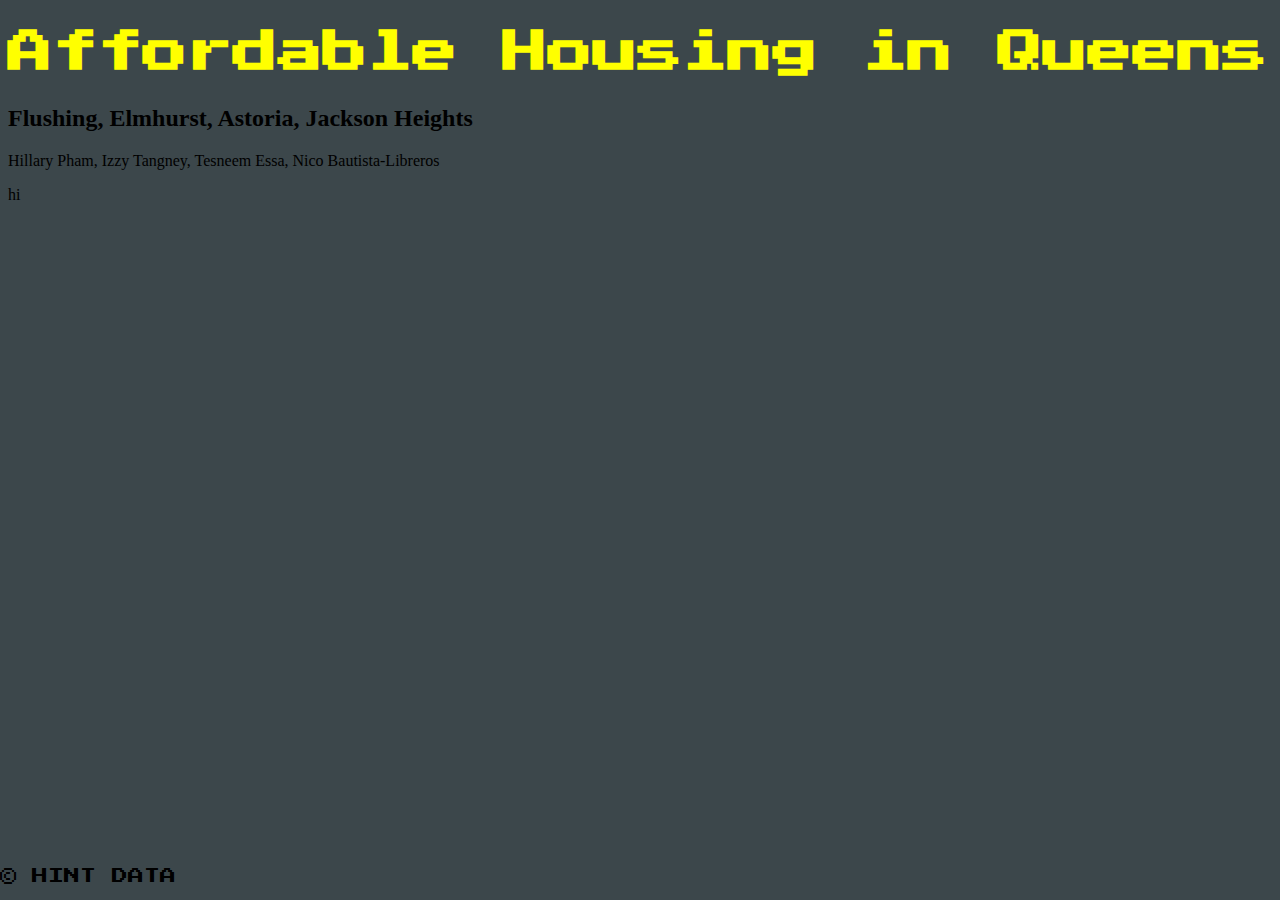
==== index.html @ 9e387e5a "bruh" ====
<!DOCTYPE html>
<html>
  <head>
    <meta charset="utf-8">
    <meta name="viewport" content="width=device-width">
    <title>Welcome</title>
    <meta name="author" content="nico bautista">
    <!-- CSS only -->
    <link href="https://cdn.jsdelivr.net/npm/bootstrap@5.2.2/dist/css/bootstrap.min.css" rel="stylesheet" integrity="sha384-Zenh87qX5JnK2Jl0vWa8Ck2rdkQ2Bzep5IDxbcnCeuOxjzrPF/et3URy9Bv1WTRi" crossorigin="anonymous">
    <link href="style.css" rel="stylesheet" type="text/css"/>
  </head>
  
  <body>
    <div class="center">
      <h1>Affordable Housing in Queens</h1>
      <h2>Flushing, Elmhurst, Astoria, Jackson Heights</h2>
      <p> Hillary Pham, Izzy Tangney, Tesneem Essa, Nico Bautista-Libreros</p>

      <div class="pic">
        <p> hi </p>
      </div>
      
      <p class="footer"> &copy HINT DATA </p>
    </div>
    
  </body>
</html>
---- style.css ----
@import url('https://fonts.googleapis.com/css2?family=Press+Start+2P&display=swap');

body {
  background-color: #3C474B;
/*   max-width: 99%; */
}

h1{
  color: yellow;
  font-family: 'Press Start 2P', cursive;
  font-size: 5vh;
}

.footer {
  margin-top: 15vh;
  font-family: 'Press Start 2P', cursive;

  position: absolute;
  left: 0;
  bottom: 0;
  width: 100%;
}
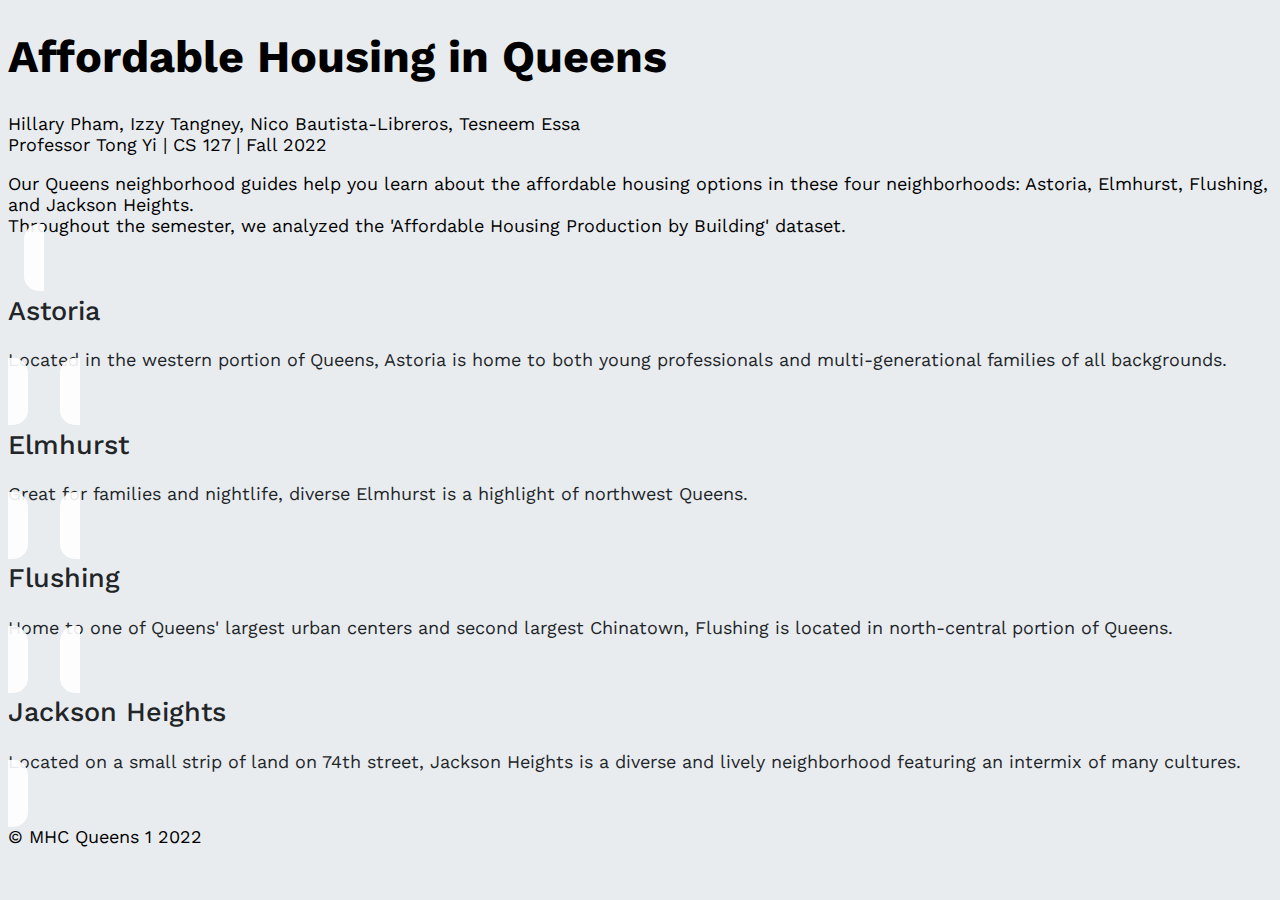
==== commit 522ed54f: "Update index.html" ====
--- a/index.html
+++ b/index.html
@@ -1,27 +1,52 @@
-<!DOCTYPE html>
-<html>
+<!doctype html>
+<html lang="en">
   <head>
     <meta charset="utf-8">
-    <meta name="viewport" content="width=device-width">
-    <title>Welcome</title>
-    <meta name="author" content="nico bautista">
-    <!-- CSS only -->
+    <meta name="viewport" content="width=device-width, initial-scale=1">
+    <title>Affordable Housing: Queens</title>
     <link href="https://cdn.jsdelivr.net/npm/bootstrap@5.2.2/dist/css/bootstrap.min.css" rel="stylesheet" integrity="sha384-Zenh87qX5JnK2Jl0vWa8Ck2rdkQ2Bzep5IDxbcnCeuOxjzrPF/et3URy9Bv1WTRi" crossorigin="anonymous">
-    <link href="style.css" rel="stylesheet" type="text/css"/>
+    <link href="style.css" rel="stylesheet" type="text/css" />
   </head>
   
-  <body>
-    <div class="center">
+  <body class="back">
+
+    <div class="text-light mt-5 mx-4">
       <h1>Affordable Housing in Queens</h1>
-      <h2>Flushing, Elmhurst, Astoria, Jackson Heights</h2>
-      <p> Hillary Pham, Izzy Tangney, Tesneem Essa, Nico Bautista-Libreros</p>
-
-      <div class="pic">
-        <p> hi </p>
-      </div>
-      
-      <p class="footer"> &copy HINT DATA </p>
+      <p 
+        class="lead">Hillary Pham, Izzy Tangney, Nico Bautista-Libreros, Tesneem Essa
+        <br>
+        Professor Tong Yi | CS 127 | Fall 2022
+      </p>
+      <p>Our Queens neighborhood guides help you learn about the affordable housing options in these four neighborhoods: Astoria, Elmhurst, Flushing, and Jackson Heights. <br> Throughout the semester, we analyzed the 'Affordable Housing Production by Building' dataset.</p>
     </div>
     
+    <div class="d-flex mx-auto my-2">
+
+      <a href="astoria.html" class="tBox">
+        <h2>Astoria</h2>
+        <p>Located in the western portion of Queens, Astoria is home to both young professionals and multi-generational families of all backgrounds. </p>
+      </a>
+
+      <a href="elmhurst.html" class="tBox">
+        <h2>Elmhurst</h2>
+        <p>Great for families and nightlife, diverse Elmhurst is a highlight of northwest Queens.</p>
+      </a>
+
+      <a href="flushing.html" class="tBox">
+        <h2>Flushing</h2>
+        <p>Home to one of Queens' largest urban centers and second largest Chinatown, Flushing is located in north-central portion of Queens.</p>
+      </a>
+      
+      <a href="jackson.html" class="tBox">
+        <h2>Jackson Heights</h2>
+        <p>Located on a small strip of land on 74th street, Jackson Heights is a diverse and lively neighborhood featuring an intermix of many cultures.</p>
+      </a>
+    </div>
+
+    <footer class="text-light text-center down">
+      <p class="lead"> &copy MHC Queens 1 2022</p>
+    </footer>
+     
+    <script src="https://cdn.jsdelivr.net/npm/bootstrap@5.2.2/dist/js/bootstrap.bundle.min.js" integrity="sha384-OERcA2EqjJCMA+/3y+gxIOqMEjwtxJY7qPCqsdltbNJuaOe923+mo//f6V8Qbsw3" crossorigin="anonymous"></script>
   </body>
 </html>
--- a/style.css
+++ b/style.css
@@ -1,22 +1,53 @@
-@import url('https://fonts.googleapis.com/css2?family=Press+Start+2P&display=swap');
+@import url('https://fonts.googleapis.com/css2?family=Work+Sans:wght@400;500;700&display=swap');
 
 body {
-  background-color: #3C474B;
+  background-color: #e9ecef;
+  height: 99%;
 /*   max-width: 99%; */
 }
 
 h1{
-  color: yellow;
-  font-family: 'Press Start 2P', cursive;
+/*   color: yellow; */
+  font-family: 'Work Sans', sans-serif;
+  font-weight: 700;
   font-size: 5vh;
 }
 
+h2{
+  font-family: 'Work Sans', sans-serif;
+  font-weight: 500;
+  font-size: 3vh;
+}
+
+p{
+  font-family: 'Work Sans', sans-serif;
+  font-size: 2vh;
+}
+
+.tBox {
+  background-color: rgba(256, 256, 256, 0.9);
+  width: 350px;
+  border-radius: 15px;
+  margin: 1rem;
+  padding-top: 30px;
+  padding-bottom:20px;
+  padding-left: 20px;
+  padding-right: 20px;
+}
+
+ a:hover {
+  cursor: pointer;
+  background-color: #dbd6e5;
+}
+
+a:link, a:visited {
+  color: #212528;
+  text-decoration: none;
+}
+
+
 .footer {
-  margin-top: 15vh;
-  font-family: 'Press Start 2P', cursive;
-
   position: absolute;
-  left: 0;
   bottom: 0;
-  width: 100%;
+/*   width: 100%; */
 }
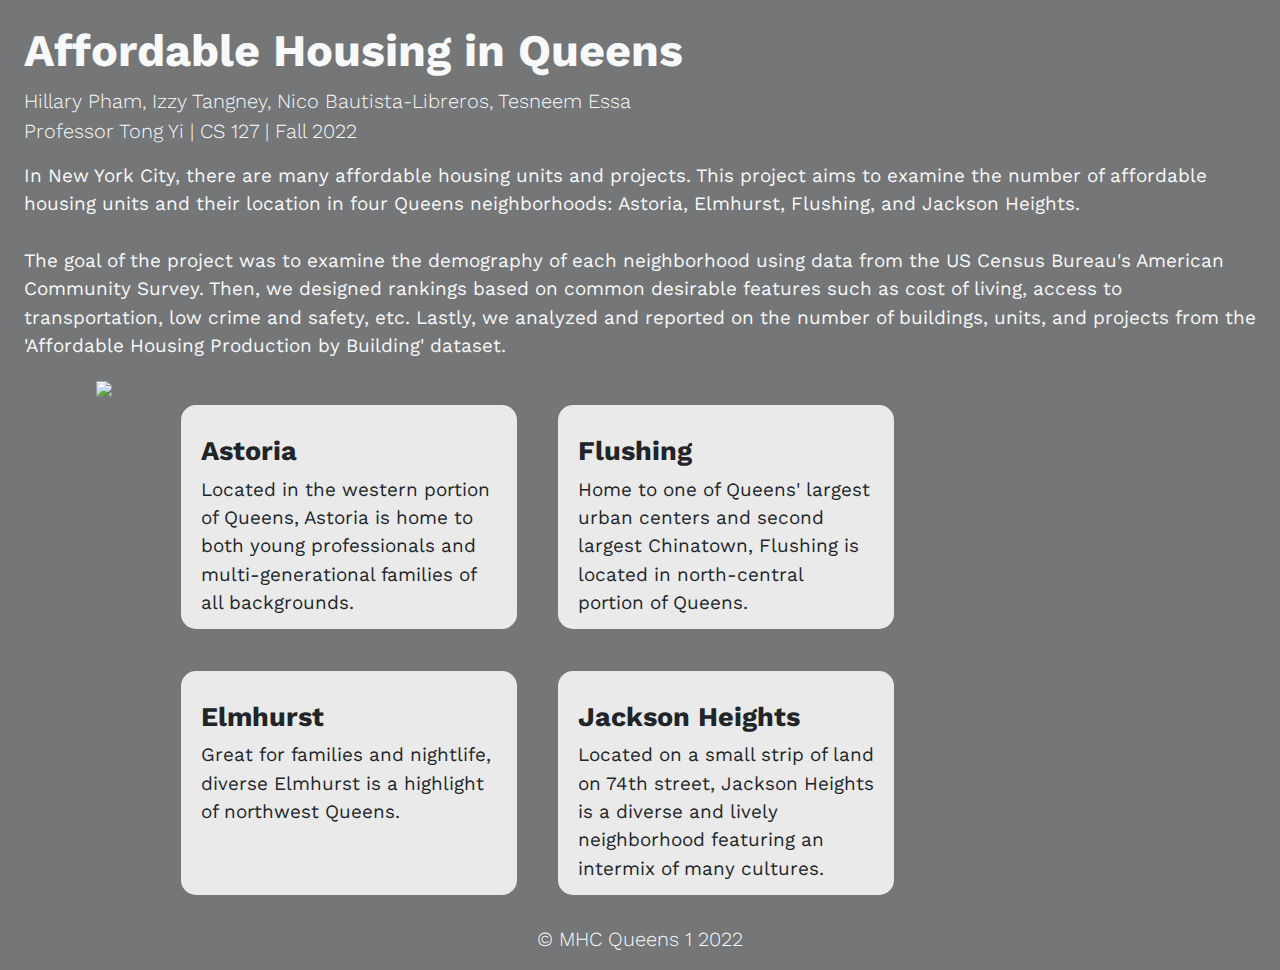
==== commit 6cead668: "remove js + tag fix + img fix" ====
--- a/index.html
+++ b/index.html
@@ -4,49 +4,56 @@
     <meta charset="utf-8">
     <meta name="viewport" content="width=device-width, initial-scale=1">
     <title>Affordable Housing: Queens</title>
-    <link href="https://cdn.jsdelivr.net/npm/bootstrap@5.2.2/dist/css/bootstrap.min.css" rel="stylesheet" integrity="sha384-Zenh87qX5JnK2Jl0vWa8Ck2rdkQ2Bzep5IDxbcnCeuOxjzrPF/et3URy9Bv1WTRi" crossorigin="anonymous">
+    <link rel="stylesheet" href="https://cdn.jsdelivr.net/npm/bootstrap@4.0.0/dist/css/bootstrap.min.css" integrity="sha384-Gn5384xqQ1aoWXA+058RXPxPg6fy4IWvTNh0E263XmFcJlSAwiGgFAW/dAiS6JXm" crossorigin="anonymous">
     <link href="style.css" rel="stylesheet" type="text/css" />
   </head>
   
   <body class="back">
 
-    <div class="text-light mt-5 mx-4">
+    <div class="text-light mt-4 mx-4">
       <h1>Affordable Housing in Queens</h1>
       <p 
         class="lead">Hillary Pham, Izzy Tangney, Nico Bautista-Libreros, Tesneem Essa
         <br>
         Professor Tong Yi | CS 127 | Fall 2022
       </p>
-      <p>Our Queens neighborhood guides help you learn about the affordable housing options in these four neighborhoods: Astoria, Elmhurst, Flushing, and Jackson Heights. <br> Throughout the semester, we analyzed the 'Affordable Housing Production by Building' dataset.</p>
-    </div>
-    
-    <div class="d-flex mx-auto my-2">
-
-      <a href="astoria.html" class="tBox">
-        <h2>Astoria</h2>
-        <p>Located in the western portion of Queens, Astoria is home to both young professionals and multi-generational families of all backgrounds. </p>
-      </a>
-
-      <a href="elmhurst.html" class="tBox">
-        <h2>Elmhurst</h2>
-        <p>Great for families and nightlife, diverse Elmhurst is a highlight of northwest Queens.</p>
-      </a>
-
-      <a href="flushing.html" class="tBox">
-        <h2>Flushing</h2>
-        <p>Home to one of Queens' largest urban centers and second largest Chinatown, Flushing is located in north-central portion of Queens.</p>
-      </a>
-      
-      <a href="jackson.html" class="tBox">
-        <h2>Jackson Heights</h2>
-        <p>Located on a small strip of land on 74th street, Jackson Heights is a diverse and lively neighborhood featuring an intermix of many cultures.</p>
-      </a>
+      <p>In New York City, there are many affordable housing units and projects. This project aims to examine the number of affordable housing units and their location in four Queens neighborhoods: Astoria, Elmhurst, Flushing, and Jackson Heights. <br></br> The goal of the project was to examine the demography of each neighborhood using data from the US Census Bureau's American Community Survey. Then, we designed rankings based on common desirable features such as cost of living, access to transportation, low crime and safety, etc. Lastly, we analyzed and reported on the number of buildings, units, and projects from the 'Affordable Housing Production by Building' dataset.  </p>
     </div>
 
-    <footer class="text-light text-center down">
+    <div class="d-flex mx-5">
+
+      <div class="mx-5">
+        <img class ="dMap" src="queensMap.png">
+      </div>
+      
+      <div class="d-flex flex-column my-2">
+        <a href="astoria.html" class="tBox">
+          <h2>Astoria</h2>
+          <p>Located in the western portion of Queens, Astoria is home to both young professionals and multi-generational families of all backgrounds. </p>
+        </a>
+        <a href="elmhurst.html" class="tBox">
+          <h2>Elmhurst</h2>
+          <p>Great for families and nightlife, diverse Elmhurst is a highlight of northwest Queens.</p>
+        </a>
+      </div>
+      
+      <div class="d-flex flex-column my-2">
+        <a href="flushing.html" class="tBox">
+          <h2>Flushing</h2>
+          <p>Home to one of Queens' largest urban centers and second largest Chinatown, Flushing is located in north-central portion of Queens.</p>
+        </a>
+        <a href="jackson.html" class="tBox">
+          <h2>Jackson Heights</h2>
+          <p>Located on a small strip of land on 74th street, Jackson Heights is a diverse and lively neighborhood featuring an intermix of many cultures.</p>
+        </a>
+      </div>
+    </div>
+      
+
+    <footer class="text-light text-center">
       <p class="lead"> &copy MHC Queens 1 2022</p>
     </footer>
      
-    <script src="https://cdn.jsdelivr.net/npm/bootstrap@5.2.2/dist/js/bootstrap.bundle.min.js" integrity="sha384-OERcA2EqjJCMA+/3y+gxIOqMEjwtxJY7qPCqsdltbNJuaOe923+mo//f6V8Qbsw3" crossorigin="anonymous"></script>
+    <!-- <script src="https://cdn.jsdelivr.net/npm/bootstrap@5.2.2/dist/js/bootstrap.bundle.min.js" integrity="sha384-OERcA2EqjJCMA+/3y+gxIOqMEjwtxJY7qPCqsdltbNJuaOe923+mo//f6V8Qbsw3" crossorigin="anonymous"></script> -->
   </body>
 </html>
--- a/style.css
+++ b/style.css
@@ -4,6 +4,40 @@
   background-color: #e9ecef;
   height: 99%;
 /*   max-width: 99%; */
+}
+
+header{
+  height: 20rem;
+  width: 100%;
+  background-color: #072128;
+  background-size: cover;
+}
+
+.home {
+  background-image: linear-gradient(rgba(0, 0, 0, 0.5), rgba(0, 0, 0, 0.5)), url('https://images.unsplash.com/photo-1639428532363-8e98ad95d898?ixlib=rb-4.0.3&ixid=MnwxMjA3fDB8MHxwaG90by1wYWdlfHx8fGVufDB8fHx8&auto=format&fit=crop&w=2071&q=80');
+  background-position: 0% 95%;
+}
+
+.back {
+  background-size: cover;
+  background-image: linear-gradient(rgba(0, 0, 0, 0.5), rgba(0, 0, 0, 0.5)), url('https://images.unsplash.com/photo-1639428532363-8e98ad95d898?ixlib=rb-4.0.3&ixid=MnwxMjA3fDB8MHxwaG90by1wYWdlfHx8fGVufDB8fHx8&auto=format&fit=crop&w=2071&q=80');
+  background-position: 0% 30%;
+}
+
+.astoria {
+  background-image: linear-gradient(rgba(0, 0, 0, 0.5), rgba(0, 0, 0, 0.5)), url('https://images.nycgo.com/image/fetch/q_auto:eco,w_1920/https://www.nycgo.com/images/uploads/1Astoria/Astoria-Photo-Will-Steacy-NYC-and-Company-26.jpg');
+}
+
+.flushing{
+  background-image: linear-gradient(rgba(0, 0, 0, 0.5), rgba(0, 0, 0, 0.5)), url('https://thumbs.dreamstime.com/b/variety-shops-restaurants-signs-along-street-downtown-flushing-queens-new-york-city-taken-march-179465954.jpg');
+  background-position: 0%78%;
+}
+
+.jackson{  background-image: linear-gradient(rgba(0, 0, 0, 0.5), rgba(0, 0, 0, 0.5)), url('https://static01.nyt.com/images/2015/05/24/realestate/20150524LIVING-slide-JKJZ/20150524LIVING-slide-JKJZ-superJumbo.jpg');
+background-position: 0%25%;
+}
+
+.elmhurst{ background-image: linear-gradient(rgba(0, 0, 0, 0.5), rgba(0, 0, 0, 0.5)), url('https://www.tripsavvy.com/thmb/GUBPXaO9VK_jXAsfdZBE0APFCDk=/1500x0/filters:no_upscale():max_bytes(150000):strip_icc()/Bwy_Elmhurst_Chinatown_jeh-5a47f635b39d03003717b8fc.jpg');
 }
 
 h1{
@@ -15,29 +49,45 @@
 
 h2{
   font-family: 'Work Sans', sans-serif;
-  font-weight: 500;
+  font-weight: 700;
   font-size: 3vh;
 }
 
+h3{  font-family: 'Work Sans', sans-serif;
+  font-weight: 500;
+  font-size: 1.5vh;
+  }
+
+
 p{
   font-family: 'Work Sans', sans-serif;
-  font-size: 2vh;
+  font-size: 2.1vh;
 }
 
 .tBox {
+  background-color: rgba(256, 256, 256, 0.85);
+  width: 21em;
+  height: 14rem;
+  border-radius: 15px;
+  margin: 1.3em;
+  padding-top: 1.875em;
+  padding-bottom: 1.25em;
+  padding-left: 1.25em;
+  padding-right: 1.25em;
+}
+
+.lBox {
   background-color: rgba(256, 256, 256, 0.9);
-  width: 350px;
+  width: 10em;
   border-radius: 15px;
-  margin: 1rem;
-  padding-top: 30px;
-  padding-bottom:20px;
-  padding-left: 20px;
-  padding-right: 20px;
+  margin: .5em;
+  text-align: center;
+  padding-top: .7em;
 }
 
  a:hover {
   cursor: pointer;
-  background-color: #dbd6e5;
+  background-color: #b4b2b4;
 }
 
 a:link, a:visited {
@@ -45,9 +95,65 @@
   text-decoration: none;
 }
 
+table, td, th {  
+  border: 2px solid #b7b8ba;
+  text-align: left;
+}
 
-.footer {
-  position: absolute;
-  bottom: 0;
-/*   width: 100%; */
+table {
+  border-collapse: collapse;
+  width: 90%;
 }
+.over{
+  overflow-x:auto;
+}
+
+
+th, td {
+  padding: 15px;
+  text-align: center;
+}
+
+.hide{
+  display:none;
+}
+
+/*  phone css */
+@media (min-width: 520px) {
+  .navbar{
+    display: none !important;
+  }
+  .down {
+  margin-top: 12rem;
+}
+  
+}
+
+@media (max-width: 520px) {
+  h1{
+    font-size: 4vh;
+  }
+  .lead{
+    font-size: 2.1vh;
+  }
+  .col{
+    flex-direction: column !important;
+  }
+  .tBox{
+    width: 89%;
+  }
+  lBox{
+    font-size: 1vh;
+  }
+  .dMap{
+    width: 45vh;
+  }
+  .link{
+    display: none !important;
+  }
+  .mx-5 {
+    margin-right: 1rem !important;
+    margin-left: 1rem !important;
+  }
+  
+}
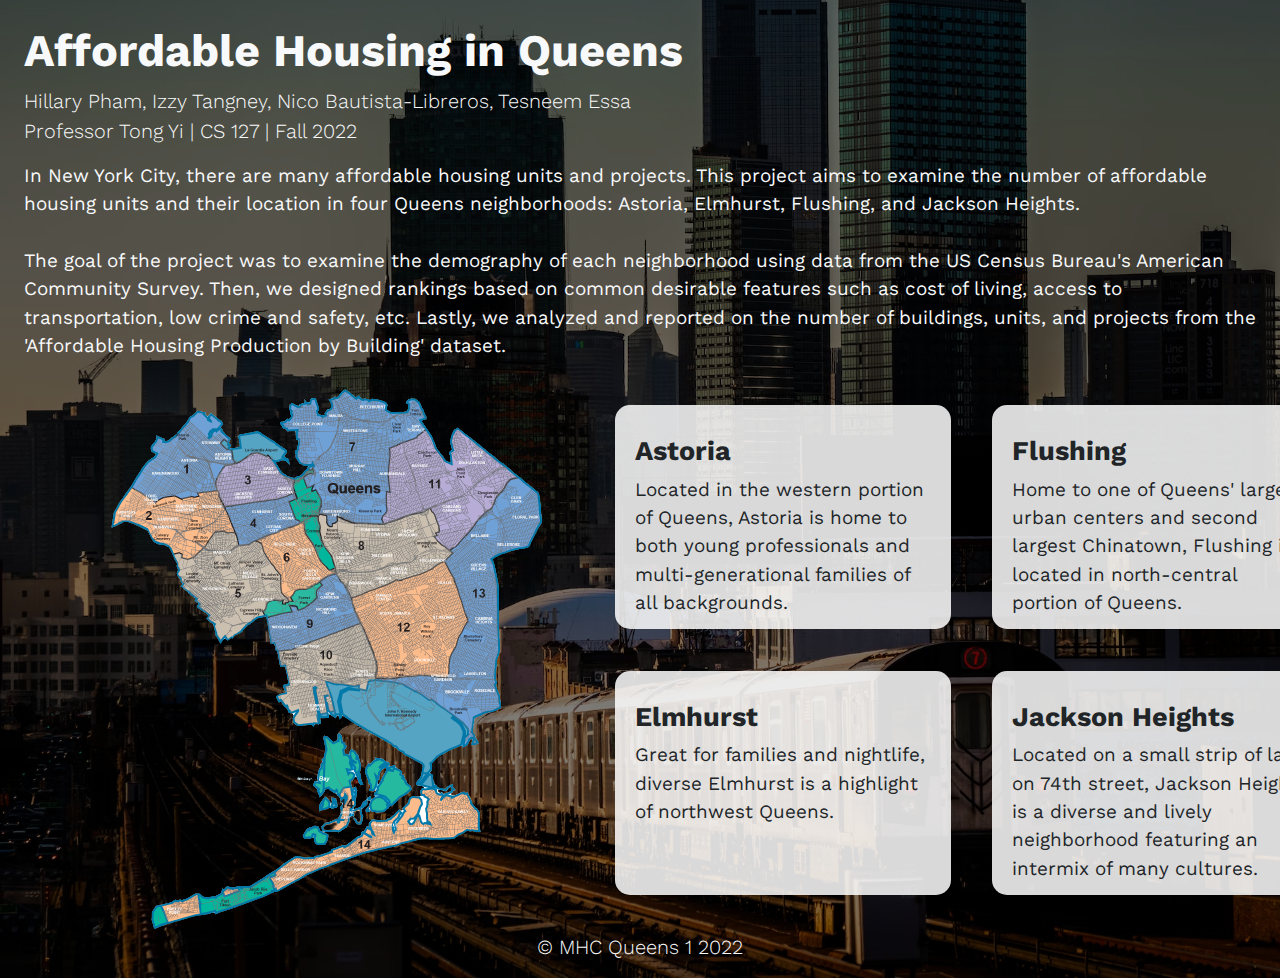
==== commit a2b6e20c: "image optimization" ====
--- a/index.html
+++ b/index.html
@@ -8,7 +8,7 @@
     <link href="style.css" rel="stylesheet" type="text/css" />
   </head>
   
-  <body class="back">
+  <body class="home">
 
     <div class="text-light mt-4 mx-4">
       <h1>Affordable Housing in Queens</h1>
@@ -23,8 +23,8 @@
     <div class="d-flex mx-5">
 
       <div class="mx-5">
-        <img class ="dMap" src="queensMap.png">
-      </div>
+        <img class ="dMap" src="home/queensMap.png" alt="Map of Queens Neighborhoods">
+      </div> 
       
       <div class="d-flex flex-column my-2">
         <a href="astoria.html" class="tBox">
@@ -53,7 +53,6 @@
     <footer class="text-light text-center">
       <p class="lead"> &copy MHC Queens 1 2022</p>
     </footer>
-     
-    <!-- <script src="https://cdn.jsdelivr.net/npm/bootstrap@5.2.2/dist/js/bootstrap.bundle.min.js" integrity="sha384-OERcA2EqjJCMA+/3y+gxIOqMEjwtxJY7qPCqsdltbNJuaOe923+mo//f6V8Qbsw3" crossorigin="anonymous"></script> -->
+
   </body>
-</html>
+</html>--- a/style.css
+++ b/style.css
@@ -2,11 +2,10 @@
 
 body {
   background-color: #e9ecef;
-  height: 99%;
-/*   max-width: 99%; */
+  height: 100%;
 }
 
-header{
+header {
   height: 20rem;
   width: 100%;
   background-color: #072128;
@@ -14,52 +13,53 @@
 }
 
 .home {
-  background-image: linear-gradient(rgba(0, 0, 0, 0.5), rgba(0, 0, 0, 0.5)), url('https://images.unsplash.com/photo-1639428532363-8e98ad95d898?ixlib=rb-4.0.3&ixid=MnwxMjA3fDB8MHxwaG90by1wYWdlfHx8fGVufDB8fHx8&auto=format&fit=crop&w=2071&q=80');
-  background-position: 0% 95%;
-}
-
-.back {
   background-size: cover;
-  background-image: linear-gradient(rgba(0, 0, 0, 0.5), rgba(0, 0, 0, 0.5)), url('https://images.unsplash.com/photo-1639428532363-8e98ad95d898?ixlib=rb-4.0.3&ixid=MnwxMjA3fDB8MHxwaG90by1wYWdlfHx8fGVufDB8fHx8&auto=format&fit=crop&w=2071&q=80');
+  /* url('https://images.unsplash.com/photo-1639428532363-8e98ad95d898?ixlib=rb-4.0.3&ixid=MnwxMjA3fDB8MHxwaG90by1wYWdlfHx8fGVufDB8fHx8&auto=format&fit=crop&w=2071&q=80'); */
+  background-image: linear-gradient(rgba(0, 0, 0, 0.5), rgba(0, 0, 0, 0.5)), url('home/background.avif');
   background-position: 0% 30%;
 }
 
 .astoria {
-  background-image: linear-gradient(rgba(0, 0, 0, 0.5), rgba(0, 0, 0, 0.5)), url('https://images.nycgo.com/image/fetch/q_auto:eco,w_1920/https://www.nycgo.com/images/uploads/1Astoria/Astoria-Photo-Will-Steacy-NYC-and-Company-26.jpg');
+  /* url('https://images.nycgo.com/image/fetch/q_auto:eco,w_1920/https://www.nycgo.com/images/uploads/1Astoria/Astoria-Photo-Will-Steacy-NYC-and-Company-26.jpg'); */
+  background-image: linear-gradient(rgba(0, 0, 0, 0.5), rgba(0, 0, 0, 0.5)), url('astoria/astoria-back.jpg');
 }
 
-.flushing{
-  background-image: linear-gradient(rgba(0, 0, 0, 0.5), rgba(0, 0, 0, 0.5)), url('https://thumbs.dreamstime.com/b/variety-shops-restaurants-signs-along-street-downtown-flushing-queens-new-york-city-taken-march-179465954.jpg');
+.elmhurst { 
+  /* url('https://www.tripsavvy.com/thmb/GUBPXaO9VK_jXAsfdZBE0APFCDk=/1500x0/filters:no_upscale():max_bytes(150000):strip_icc()/Bwy_Elmhurst_Chinatown_jeh-5a47f635b39d03003717b8fc.jpg'); */
+  background-image: linear-gradient(rgba(0, 0, 0, 0.5), rgba(0, 0, 0, 0.5)), url('elmhurst/elmhurst-back.jpg');
+  background-position: 0%50%;
+}
+
+.flushing {
+  /* url('https://thumbs.dreamstime.com/b/variety-shops-restaurants-signs-along-street-downtown-flushing-queens-new-york-city-taken-march-179465954.jpg'); */
+  background-image: linear-gradient(rgba(0, 0, 0, 0.3), rgba(0, 0, 0, 0.3)), url('flushing/flushing-back.webp');
   background-position: 0%78%;
 }
 
-.jackson{  background-image: linear-gradient(rgba(0, 0, 0, 0.5), rgba(0, 0, 0, 0.5)), url('https://static01.nyt.com/images/2015/05/24/realestate/20150524LIVING-slide-JKJZ/20150524LIVING-slide-JKJZ-superJumbo.jpg');
-background-position: 0%25%;
+.jackson {
+  /* url('https://static01.nyt.com/images/2015/05/24/realestate/20150524LIVING-slide-JKJZ/20150524LIVING-slide-JKJZ-superJumbo.jpg'); */
+  background-image: linear-gradient(rgba(0, 0, 0, 0.5), rgba(0, 0, 0, 0.5)), url('jackson_heights/jackson-back-min.jpg');
+  background-position: 0%25%;
 }
 
-.elmhurst{ background-image: linear-gradient(rgba(0, 0, 0, 0.5), rgba(0, 0, 0, 0.5)), url('https://www.tripsavvy.com/thmb/GUBPXaO9VK_jXAsfdZBE0APFCDk=/1500x0/filters:no_upscale():max_bytes(150000):strip_icc()/Bwy_Elmhurst_Chinatown_jeh-5a47f635b39d03003717b8fc.jpg');
-}
-
-h1{
-/*   color: yellow; */
+h1 {
   font-family: 'Work Sans', sans-serif;
   font-weight: 700;
   font-size: 5vh;
 }
 
-h2{
+h2 {
   font-family: 'Work Sans', sans-serif;
   font-weight: 700;
   font-size: 3vh;
 }
 
-h3{  font-family: 'Work Sans', sans-serif;
+h3 {  font-family: 'Work Sans', sans-serif;
   font-weight: 500;
   font-size: 1.5vh;
-  }
+}
 
-
-p{
+p {
   font-family: 'Work Sans', sans-serif;
   font-size: 2.1vh;
 }
@@ -104,10 +104,10 @@
   border-collapse: collapse;
   width: 90%;
 }
+
 .over{
   overflow-x:auto;
 }
-
 
 th, td {
   padding: 15px;
@@ -115,7 +115,7 @@
 }
 
 .hide{
-  display:none;
+  display: none;
 }
 
 /*  phone css */
@@ -146,7 +146,7 @@
     font-size: 1vh;
   }
   .dMap{
-    width: 45vh;
+    width: 85vw;
   }
   .link{
     display: none !important;
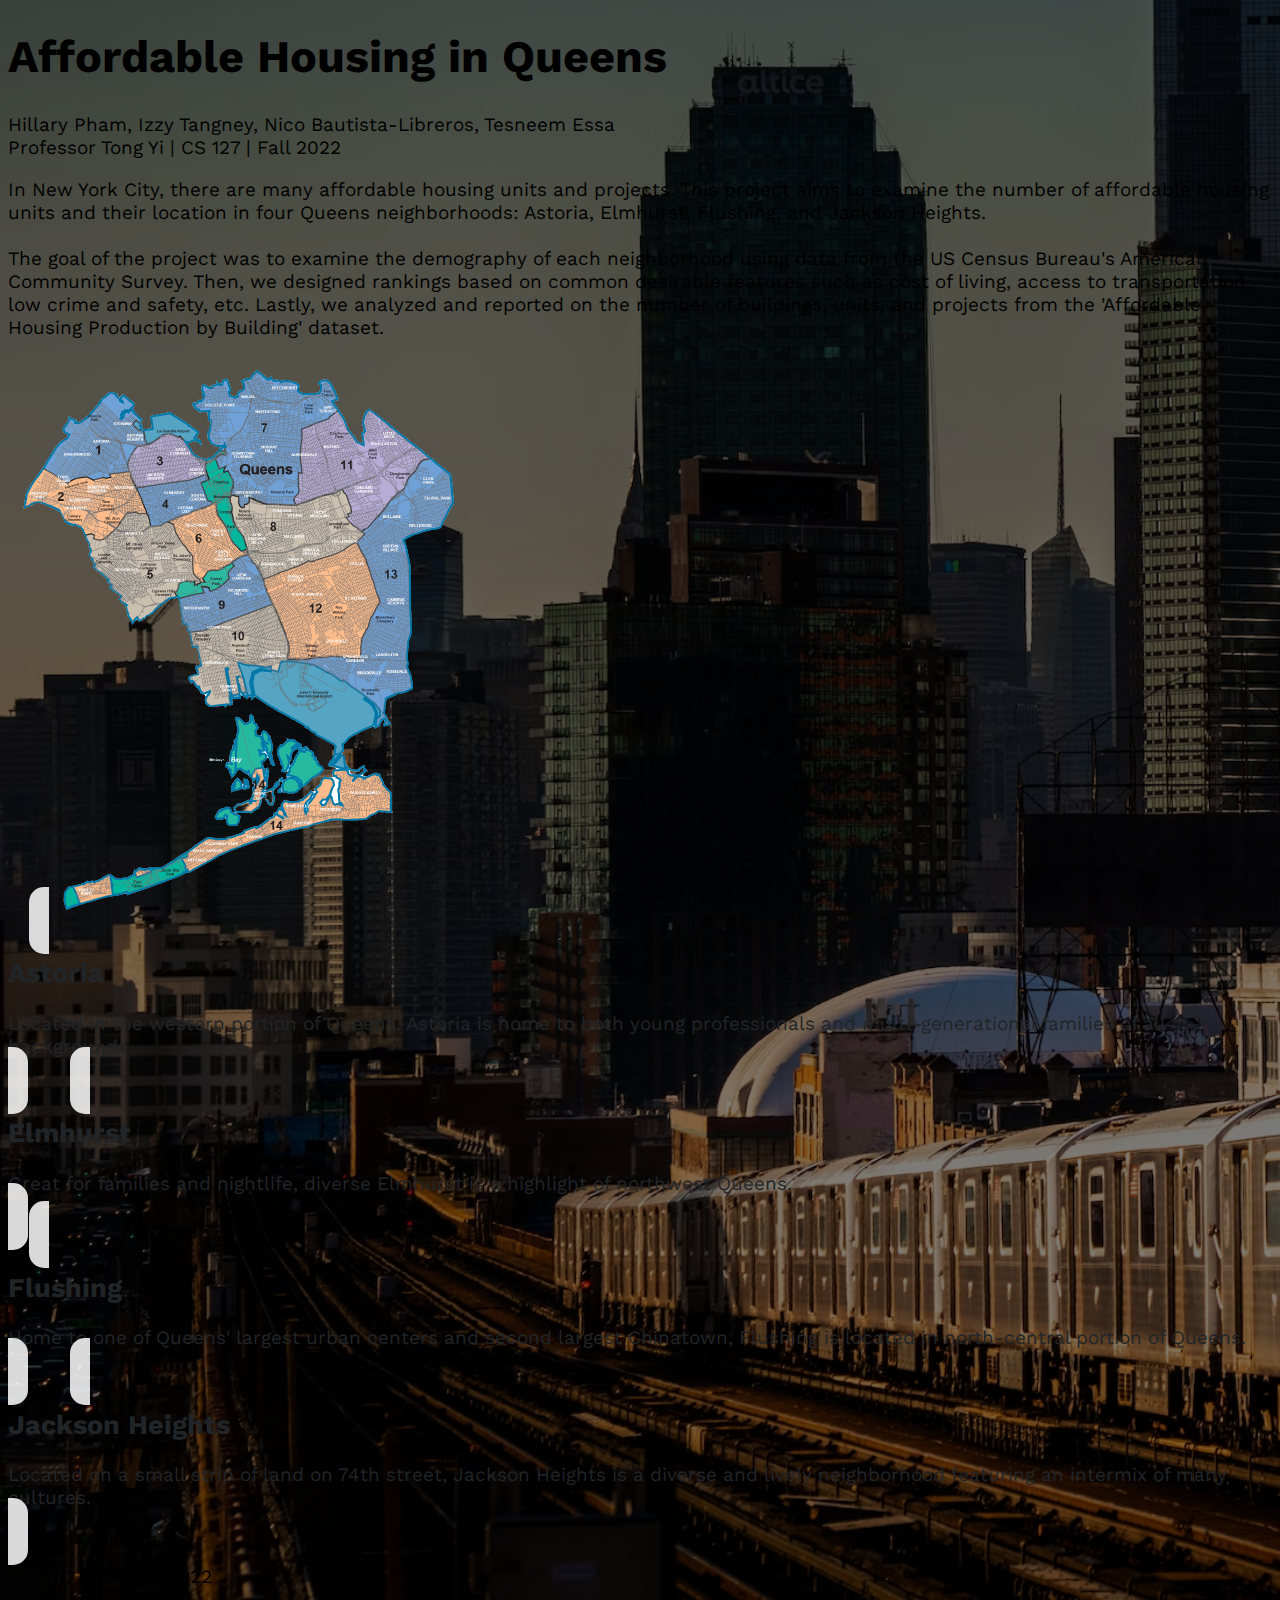
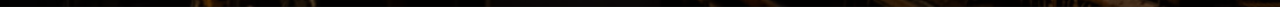
==== commit 3463ce38: "js + phone css" ====
--- a/index.html
+++ b/index.html
@@ -4,7 +4,7 @@
     <meta charset="utf-8">
     <meta name="viewport" content="width=device-width, initial-scale=1">
     <title>Affordable Housing: Queens</title>
-    <link rel="stylesheet" href="https://cdn.jsdelivr.net/npm/bootstrap@4.0.0/dist/css/bootstrap.min.css" integrity="sha384-Gn5384xqQ1aoWXA+058RXPxPg6fy4IWvTNh0E263XmFcJlSAwiGgFAW/dAiS6JXm" crossorigin="anonymous">
+    <link href="https://cdn.jsdelivr.net/npm/bootstrap@5.3.2/dist/css/bootstrap.min.css" rel="stylesheet" integrity="sha384-T3c6CoIi6uLrA9TneNEoa7RxnatzjcDSCmG1MXxSR1GAsXEV/Dwwykc2MPK8M2HN" crossorigin="anonymous">
     <link href="style.css" rel="stylesheet" type="text/css" />
   </head>
   
@@ -20,10 +20,10 @@
       <p>In New York City, there are many affordable housing units and projects. This project aims to examine the number of affordable housing units and their location in four Queens neighborhoods: Astoria, Elmhurst, Flushing, and Jackson Heights. <br></br> The goal of the project was to examine the demography of each neighborhood using data from the US Census Bureau's American Community Survey. Then, we designed rankings based on common desirable features such as cost of living, access to transportation, low crime and safety, etc. Lastly, we analyzed and reported on the number of buildings, units, and projects from the 'Affordable Housing Production by Building' dataset.  </p>
     </div>
 
-    <div class="d-flex mx-5">
+    <div class="d-flex mx-5 col">
 
       <div class="mx-5">
-        <img class ="dMap" src="home/queensMap.png" alt="Map of Queens Neighborhoods">
+        <img src="home/queensMap.png" class="dMap" width="450px" alt="Map of Queens Neighborhoods">
       </div> 
       
       <div class="d-flex flex-column my-2">
@@ -49,7 +49,6 @@
       </div>
     </div>
       
-
     <footer class="text-light text-center">
       <p class="lead"> &copy MHC Queens 1 2022</p>
     </footer>
--- a/style.css
+++ b/style.css
@@ -141,8 +141,9 @@
   }
   .tBox{
     width: 89%;
+    height: 12rem;
   }
-  lBox{
+  .lBox{
     font-size: 1vh;
   }
   .dMap{
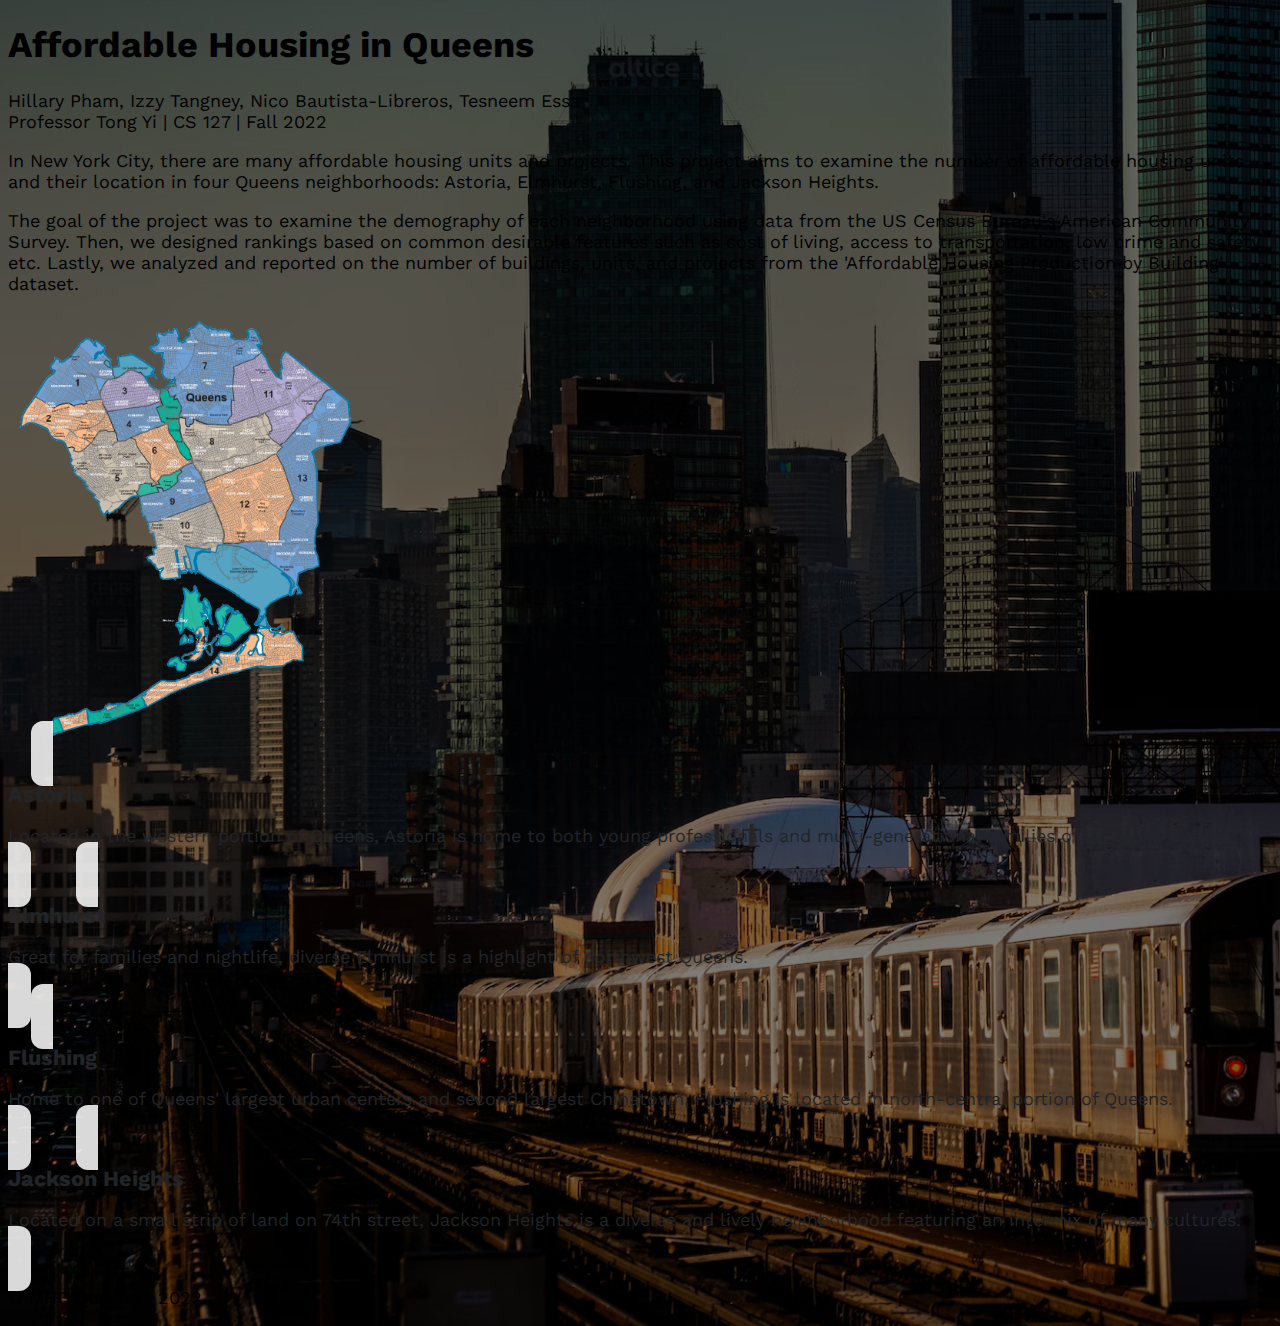
==== commit 853f8587: "syle" ====
--- a/index.html
+++ b/index.html
@@ -10,20 +10,17 @@
   
   <body class="home">
 
-    <div class="text-light mt-4 mx-4">
+    <div class="text-light mt-5 mx-5">
       <h1>Affordable Housing in Queens</h1>
-      <p 
-        class="lead">Hillary Pham, Izzy Tangney, Nico Bautista-Libreros, Tesneem Essa
-        <br>
-        Professor Tong Yi | CS 127 | Fall 2022
-      </p>
-      <p>In New York City, there are many affordable housing units and projects. This project aims to examine the number of affordable housing units and their location in four Queens neighborhoods: Astoria, Elmhurst, Flushing, and Jackson Heights. <br></br> The goal of the project was to examine the demography of each neighborhood using data from the US Census Bureau's American Community Survey. Then, we designed rankings based on common desirable features such as cost of living, access to transportation, low crime and safety, etc. Lastly, we analyzed and reported on the number of buildings, units, and projects from the 'Affordable Housing Production by Building' dataset.  </p>
+      <p>Hillary Pham, Izzy Tangney, Nico Bautista-Libreros, Tesneem Essa <br> Professor Tong Yi | CS 127 | Fall 2022 </p>
+      <p class="mb-2">In New York City, there are many affordable housing units and projects. This project aims to examine the number of affordable housing units and their location in four Queens neighborhoods: Astoria, Elmhurst, Flushing, and Jackson Heights.</p>
+      <p>The goal of the project was to examine the demography of each neighborhood using data from the US Census Bureau's American Community Survey. Then, we designed rankings based on common desirable features such as cost of living, access to transportation, low crime and safety, etc. Lastly, we analyzed and reported on the number of buildings, units, and projects from the 'Affordable Housing Production by Building' dataset.</p>
     </div>
 
     <div class="d-flex mx-5 col">
 
-      <div class="mx-5">
-        <img src="home/queensMap.png" class="dMap" width="450px" alt="Map of Queens Neighborhoods">
+      <div class="mx-auto">
+        <img src="home/queensMap.png" class="dMap pic-resize" width="450px" alt="Map of Queens Neighborhoods">
       </div> 
       
       <div class="d-flex flex-column my-2">
@@ -50,7 +47,7 @@
     </div>
       
     <footer class="text-light text-center">
-      <p class="lead"> &copy MHC Queens 1 2022</p>
+      <p> &copy MHC Queens 1 2022</p>
     </footer>
 
   </body>
--- a/style.css
+++ b/style.css
@@ -1,4 +1,9 @@
 @import url('https://fonts.googleapis.com/css2?family=Work+Sans:wght@400;500;700&display=swap');
+
+html {
+  /* root size */
+  font-size: 18px; 
+} 
 
 body {
   background-color: #e9ecef;
@@ -45,13 +50,13 @@
 h1 {
   font-family: 'Work Sans', sans-serif;
   font-weight: 700;
-  font-size: 5vh;
+  font-size: 2rem;
 }
 
 h2 {
   font-family: 'Work Sans', sans-serif;
   font-weight: 700;
-  font-size: 3vh;
+  font-size: 1.2rem;
 }
 
 h3 {  font-family: 'Work Sans', sans-serif;
@@ -61,19 +66,21 @@
 
 p {
   font-family: 'Work Sans', sans-serif;
-  font-size: 2.1vh;
+  font-size: 18px;
+}
+
+.pic-resize {
+  width: 27vw;
 }
 
 .tBox {
   background-color: rgba(256, 256, 256, 0.85);
-  width: 21em;
-  height: 14rem;
-  border-radius: 15px;
-  margin: 1.3em;
-  padding-top: 1.875em;
-  padding-bottom: 1.25em;
-  padding-left: 1.25em;
-  padding-right: 1.25em;
+  width: 380px;
+  width: calc(250px + 10vw);
+  height: calc(330px - 9vw);
+  border-radius: 12px;
+  margin: 1.25em;
+  padding: 1.25em;
 }
 
 .lBox {
@@ -105,7 +112,7 @@
   width: 90%;
 }
 
-.over{
+.over {
   overflow-x:auto;
 }
 
@@ -119,22 +126,22 @@
 }
 
 /*  phone css */
-@media (min-width: 520px) {
-  .navbar{
+@media (min-width: 770px) {
+  .navbar {
     display: none !important;
   }
+
   .down {
-  margin-top: 12rem;
-}
-  
+    margin-top: 12rem;
+  }
 }
 
-@media (max-width: 520px) {
+@media (max-width: 770px) {
   h1{
     font-size: 4vh;
   }
-  .lead{
-    font-size: 2.1vh;
+  p{
+    font-size: 15px;
   }
   .col{
     flex-direction: column !important;
@@ -145,6 +152,9 @@
   }
   .lBox{
     font-size: 1vh;
+  }
+  table {
+    font-size: 15px;
   }
   .dMap{
     width: 85vw;
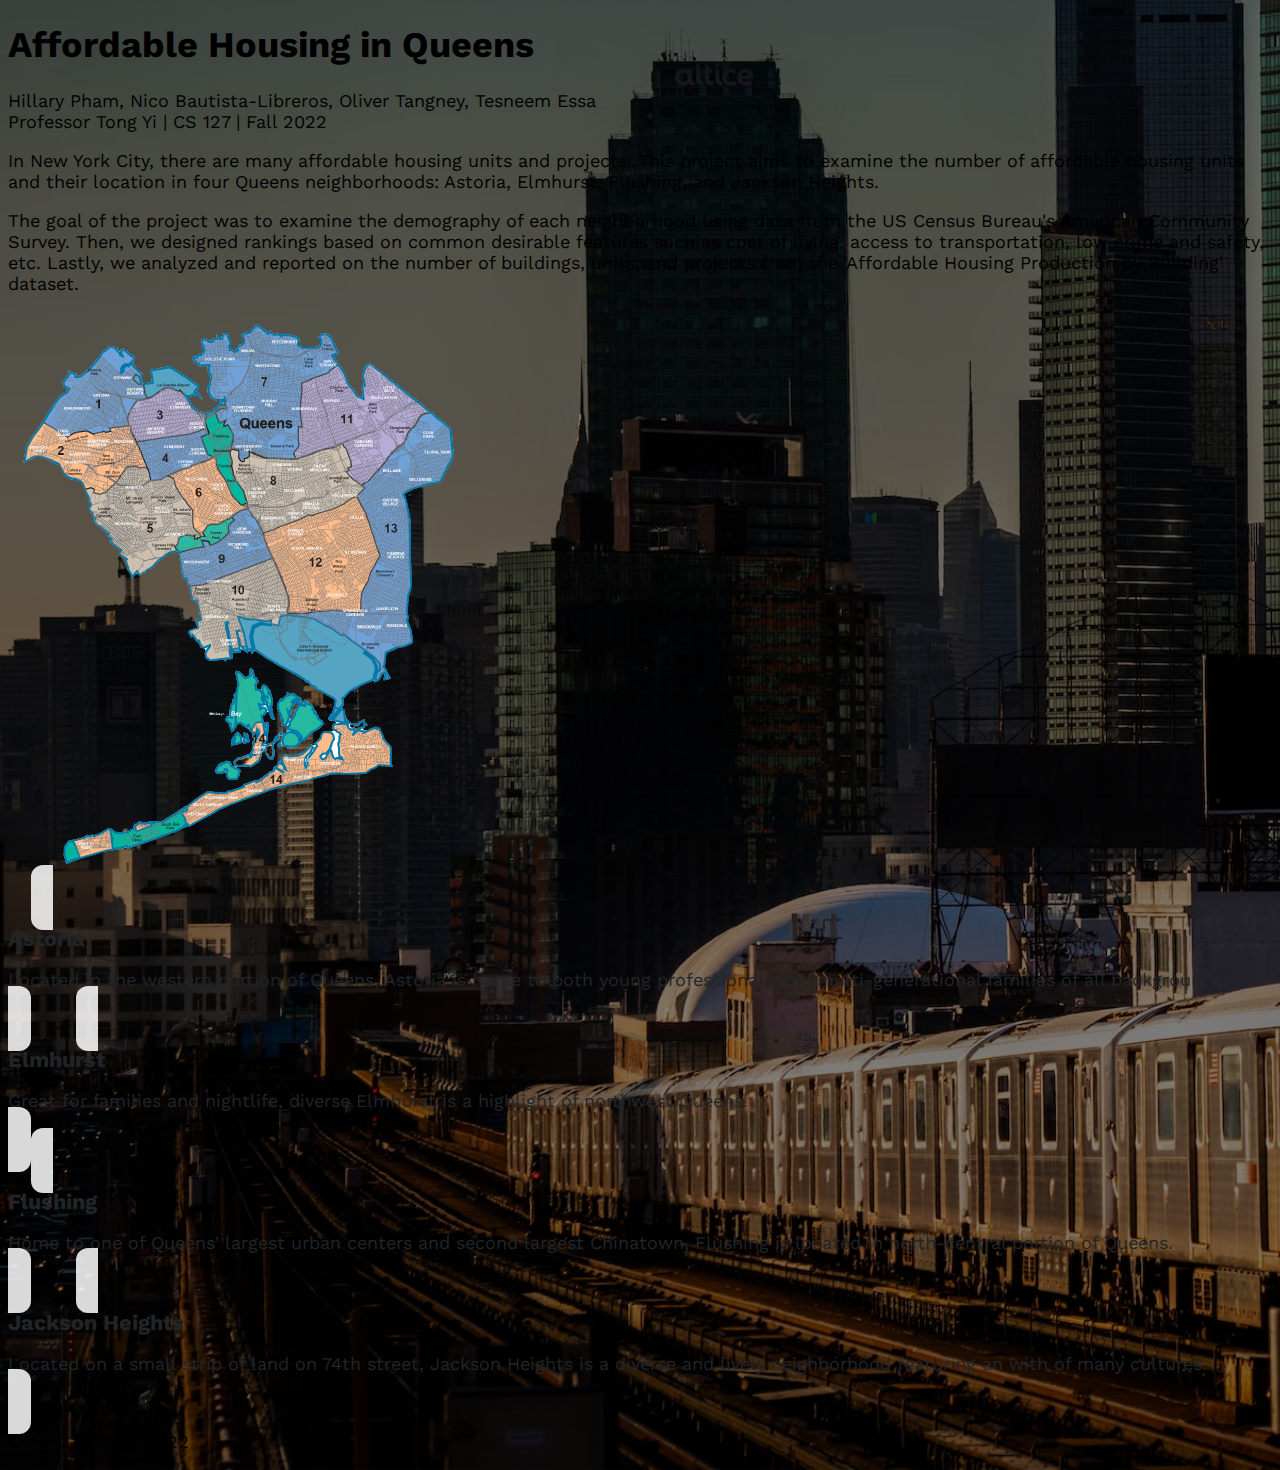
==== commit eb4d26a1: "mobile" ====
--- a/index.html
+++ b/index.html
@@ -5,25 +5,23 @@
     <meta name="viewport" content="width=device-width, initial-scale=1">
     <title>Affordable Housing: Queens</title>
     <link href="https://cdn.jsdelivr.net/npm/bootstrap@5.3.2/dist/css/bootstrap.min.css" rel="stylesheet" integrity="sha384-T3c6CoIi6uLrA9TneNEoa7RxnatzjcDSCmG1MXxSR1GAsXEV/Dwwykc2MPK8M2HN" crossorigin="anonymous">
-    <link href="style.css" rel="stylesheet" type="text/css" />
+    <link href="mobile.css" rel="stylesheet" type="text/css" />
   </head>
   
-  <body class="home">
+  <body class="home m-4">
 
-    <div class="text-light mt-5 mx-5">
+    <div class="text-light m-">
       <h1>Affordable Housing in Queens</h1>
-      <p>Hillary Pham, Izzy Tangney, Nico Bautista-Libreros, Tesneem Essa <br> Professor Tong Yi | CS 127 | Fall 2022 </p>
+      <p>Hillary Pham, Nico Bautista-Libreros, Oliver Tangney, Tesneem Essa <br> Professor Tong Yi | CS 127 | Fall 2022 </p>
       <p class="mb-2">In New York City, there are many affordable housing units and projects. This project aims to examine the number of affordable housing units and their location in four Queens neighborhoods: Astoria, Elmhurst, Flushing, and Jackson Heights.</p>
       <p>The goal of the project was to examine the demography of each neighborhood using data from the US Census Bureau's American Community Survey. Then, we designed rankings based on common desirable features such as cost of living, access to transportation, low crime and safety, etc. Lastly, we analyzed and reported on the number of buildings, units, and projects from the 'Affordable Housing Production by Building' dataset.</p>
     </div>
 
-    <div class="d-flex mx-5 col">
+    <div class="d-flex mx- col">
 
-      <div class="mx-auto">
-        <img src="home/queensMap.png" class="dMap pic-resize" width="450px" alt="Map of Queens Neighborhoods">
-      </div> 
+      <img src="home/queensMap.png" class="mx-auto pic-size" width="450px" alt="Map of Queens Neighborhoods">
       
-      <div class="d-flex flex-column my-2">
+      <div class="d-flex flex-column align-items-center">
         <a href="astoria.html" class="tBox">
           <h2>Astoria</h2>
           <p>Located in the western portion of Queens, Astoria is home to both young professionals and multi-generational families of all backgrounds. </p>
@@ -34,20 +32,20 @@
         </a>
       </div>
       
-      <div class="d-flex flex-column my-2">
+      <div class="d-flex flex-column align-items-center">
         <a href="flushing.html" class="tBox">
           <h2>Flushing</h2>
           <p>Home to one of Queens' largest urban centers and second largest Chinatown, Flushing is located in north-central portion of Queens.</p>
         </a>
         <a href="jackson.html" class="tBox">
           <h2>Jackson Heights</h2>
-          <p>Located on a small strip of land on 74th street, Jackson Heights is a diverse and lively neighborhood featuring an intermix of many cultures.</p>
+          <p>Located on a small strip of land on 74th street, Jackson Heights is a diverse and lively neighborhood featuring an with of many cultures.</p>
         </a>
       </div>
     </div>
       
     <footer class="text-light text-center">
-      <p> &copy MHC Queens 1 2022</p>
+      <p> &copy MHC Queens 2022</p>
     </footer>
 
   </body>
--- a/mobile.css
+++ b/mobile.css
@@ -0,0 +1,164 @@
+@import url('https://fonts.googleapis.com/css2?family=Work+Sans:wght@400;500;700&display=swap');
+
+html {
+  /* root size */
+  font-size: 16px; 
+} 
+
+body {
+  background-color: #e9ecef;
+  height: 100%;
+}
+
+header {
+  height: 18rem;
+  width: 100%;
+  background-color: #072128;
+  background-size: cover;
+}
+
+.home {
+  background-size: cover;
+  /* url('https://images.unsplash.com/photo-1639428532363-8e98ad95d898?ixlib=rb-4.0.3&ixid=MnwxMjA3fDB8MHxwaG90by1wYWdlfHx8fGVufDB8fHx8&auto=format&fit=crop&w=2071&q=80'); */
+  background-image: linear-gradient(rgba(0, 0, 0, 0.5), rgba(0, 0, 0, 0.5)), url('home/background.avif');
+  background-position: 0% 30%;
+}
+
+.astoria {
+  /* url('https://images.nycgo.com/image/fetch/q_auto:eco,w_1920/https://www.nycgo.com/images/uploads/1Astoria/Astoria-Photo-Will-Steacy-NYC-and-Company-26.jpg'); */
+  background-image: linear-gradient(rgba(0, 0, 0, 0.5), rgba(0, 0, 0, 0.5)), url('astoria/astoria-back.jpg');
+}
+
+.elmhurst { 
+  /* url('https://www.tripsavvy.com/thmb/GUBPXaO9VK_jXAsfdZBE0APFCDk=/1500x0/filters:no_upscale():max_bytes(150000):strip_icc()/Bwy_Elmhurst_Chinatown_jeh-5a47f635b39d03003717b8fc.jpg'); */
+  background-image: linear-gradient(rgba(0, 0, 0, 0.5), rgba(0, 0, 0, 0.5)), url('elmhurst/elmhurst-back.jpg');
+  background-position: 0%50%;
+}
+
+.flushing {
+  /* url('https://thumbs.dreamstime.com/b/variety-shops-restaurants-signs-along-street-downtown-flushing-queens-new-york-city-taken-march-179465954.jpg'); */
+  background-image: linear-gradient(rgba(0, 0, 0, 0.3), rgba(0, 0, 0, 0.3)), url('flushing/flushing-back.webp');
+  background-position: 0%78%;
+}
+
+.jackson {
+  /* url('https://static01.nyt.com/images/2015/05/24/realestate/20150524LIVING-slide-JKJZ/20150524LIVING-slide-JKJZ-superJumbo.jpg'); */
+  background-image: linear-gradient(rgba(0, 0, 0, 0.5), rgba(0, 0, 0, 0.5)), url('jackson_heights/jackson-back-min.jpg');
+  background-position: 0%25%;
+}
+
+h1, h2, h3, p {
+  font-family: 'Work Sans', sans-serif;  
+}
+
+h1 {
+  font-weight: 700;
+  font-size: 2rem;
+}
+
+h2 {
+  font-weight: 700;
+  font-size: 1.2rem;
+}
+
+/* h3 {
+  font-weight: 500;
+  font-size: 1.5vh;
+} */
+
+.col {
+  flex-direction: column;
+}
+
+.pic-size {
+  max-width: 90%;
+  margin-bottom: 15px;
+}
+
+.tBox {
+  background-color: rgba(256, 256, 256, 0.85);
+  width: 95%;
+  border-radius: 10px;
+  margin: .5em;
+  padding: 1em;
+}
+
+.lBox {
+  background-color: rgba(256, 256, 256, 0.9);
+  width: 10em;
+  border-radius: 15px;
+  margin: .5em;
+  text-align: center;
+  padding-top: .7em;
+}
+
+a:hover {
+  cursor: pointer;
+  background-color: #b4b2b4;
+}
+
+a:link, a:visited {
+  color: #212528;
+  text-decoration: none;
+}
+
+table, td, th {  
+  border: 2px solid #b7b8ba;
+  text-align: left;
+}
+
+table {
+  border-collapse: collapse;
+  width: 90%;
+}
+
+.over {
+  overflow-x: auto;
+}
+
+th, td {
+  padding: 15px;
+  text-align: center;
+}
+
+.hide {
+  display: none;
+}
+
+/*  responsive */
+
+@media (min-width: 768px) {
+  html {
+    /* root size */
+    font-size: 18px; 
+  } 
+
+  .navbar {
+    display: none !important;
+  }
+
+  .down {
+    margin-top: 12rem;
+  }
+
+  .tBox {
+    max-width: 390px;
+    min-height: 206px;
+    border-radius: 12px;
+    margin: 1.25em;
+    padding: 1.25em;
+  }
+}
+
+/* phone */
+/* @media (max-width: 768px) {
+  .col {
+    flex-direction: column !important;
+  }
+
+  .lBox{
+    font-size: 1vh;
+  }
+  
+}  */
+/* 174 */